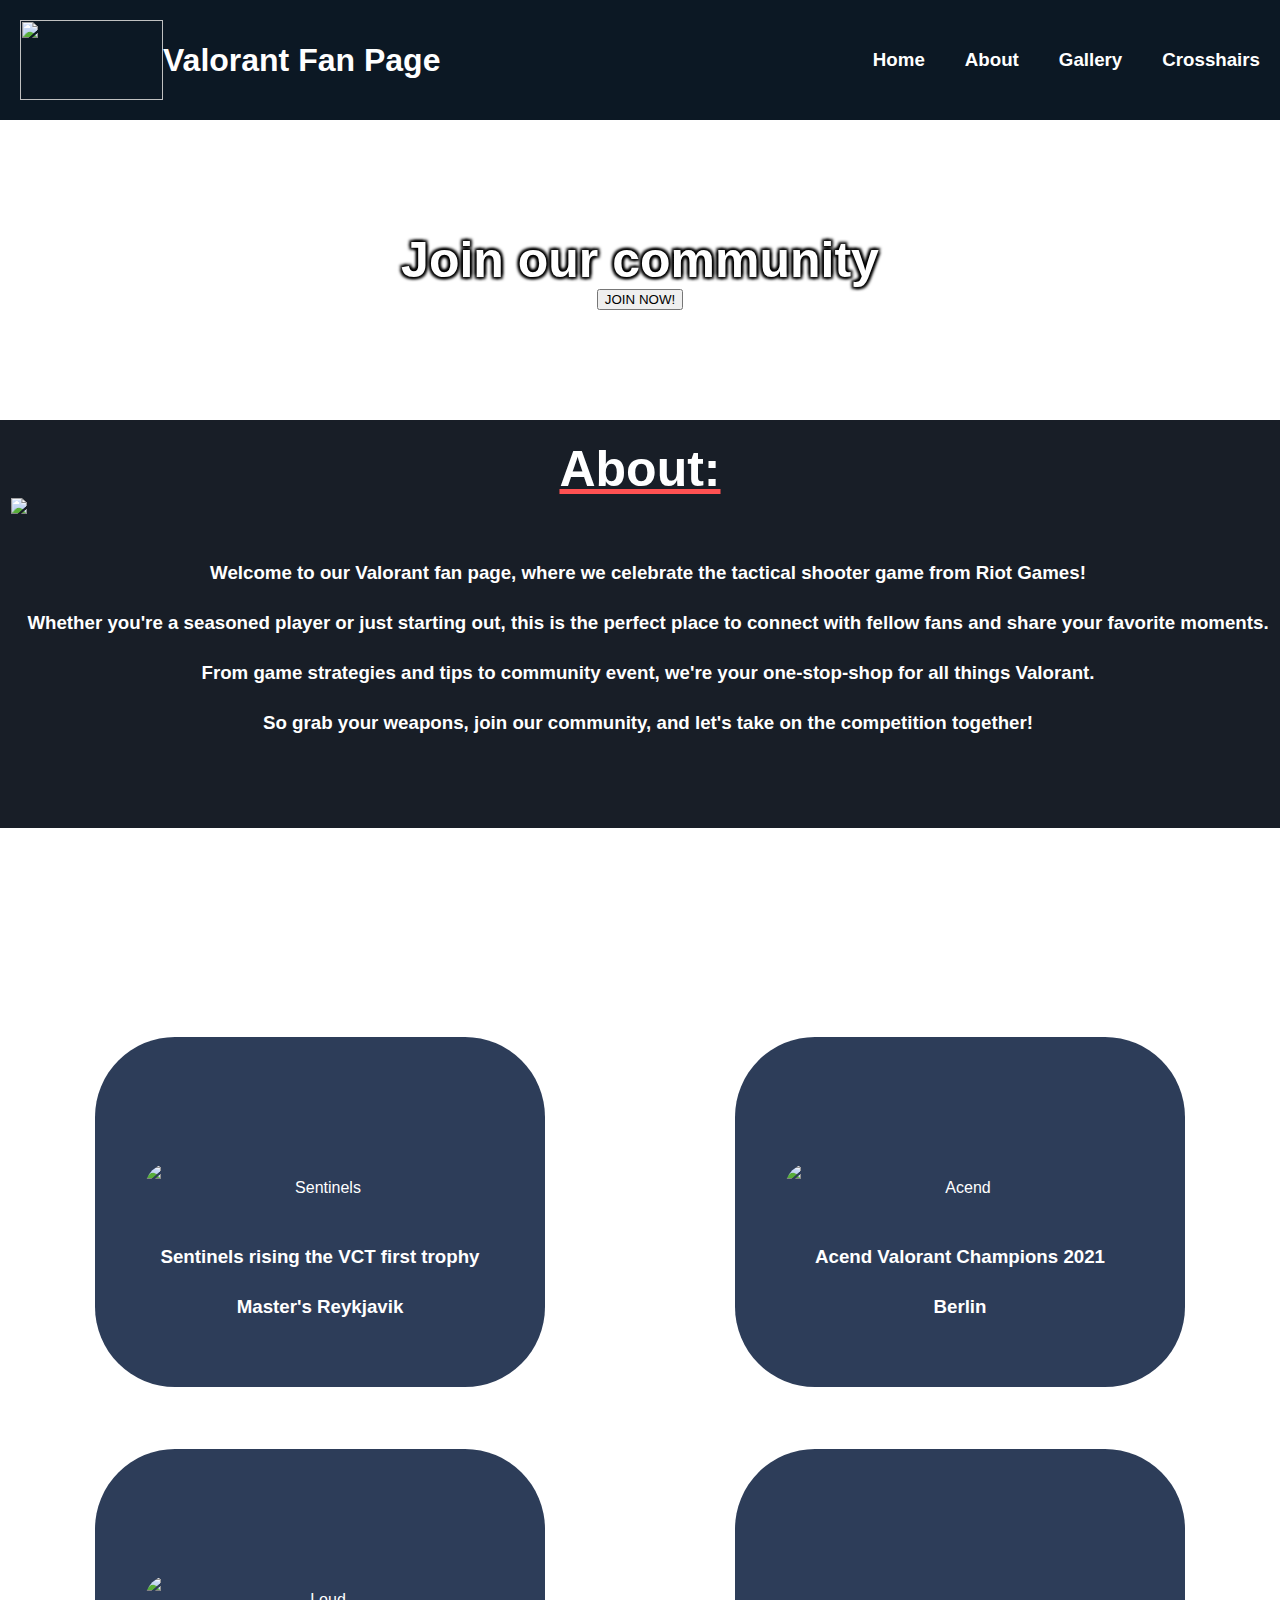
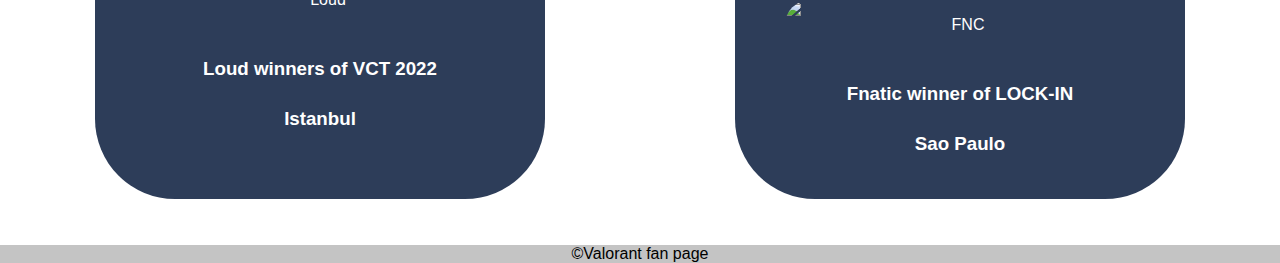
==== index.html @ de760486 "v1.0" ====
<!DOCTYPE html>
<html lang="en">
  <head>
    <link rel="stylesheet" href="style.css" />
    <meta charset="UTF-8" />
    <meta http-equiv="X-UA-Compatible" content="IE=edge" />
    <meta name="viewport" content="width=device-width, initial-scale=1.0" />
    <title>Fan Page Project</title>
  </head>
  <body>
    <header>
      <div>
        <img src="Media/ico.png" height="80" width="143" />
        <h1>Valorant Fan Page</h1>
      </div>
      <nav>
        <ul>
          <li>
            <h3><a href="#">Home</a></h3>
          </li>
          <li>
            <h3><a href="#About">About</a></h3>
          </li>
          <li>
            <h3><a href="#gallery">Gallery</a></h3>
          </li>
          <li>
            <h3><a href="crosshairs_page.html">Crosshairs</a></h3>
          </li>
        </ul>
      </nav>
    </header>
    <main>
      <section class="join">
        <h1>Join our community</h1>
        <button
          onclick="location.href='https://www.reddit.com/r/VALORANT/';"
          value="r/VALORANT"
        >
          JOIN NOW!
        </button>
      </section>
      <section class="about" id="About">
        <h1>About:</h1>
        <div>
          <img src="Media/about.png" height="300px" />
          <h3>
            Welcome to our Valorant fan page, where we celebrate the tactical
            shooter game from Riot Games!<br />Whether you're a seasoned player
            or just starting out, this is the perfect place to connect with
            fellow fans and share your favorite moments.<br />From game
            strategies and tips to community event, we're your one-stop-shop for
            all things Valorant.<br />So grab your weapons, join our community,
            and let's take on the competition together!
          </h3>
        </div>
      </section>
      <section class="gallery" id="gallery">
        <h2>Best Valorant Champions Tour moments:</h2>
        <br />
        <div>
          <ul>
            <li onclick="location='Gallery.html'">
              <br /><img src="Media/sen.jpg" alt="Sentinels" width="350px" />
              <h3>
                Sentinels rising the VCT first trophy<br />Master's Reykjavik
              </h3>
            </li onclick="location='Gallery.html'">
            <li>
              <br /><img src="Media/ascend.jpg" alt="Acend" width="350px" />
              <h3>Acend Valorant Champions 2021<br />Berlin</h3>
            </li>
          </ul>
        </div>
        <div>
          <ul>
            <li onclick="location='Gallery.html'">
              <br /><img src="Media/Loud.jpg" alt="Loud" width="350px" />
              <h3>Loud winners of VCT 2022<br />Istanbul</h3>
            </li>
            <li onclick="location='Gallery.html'">
              <br /><br /><img src="Media/fnatic.jpg" alt="FNC" width="350px" />
              <h3>Fnatic winner of LOCK-IN<br />Sao Paulo</h3>
            </li>
          </ul>
        </div>
      </section>
    </main>
    <footer><h4>&copy;Valorant fan page</h4></footer>
  </body>
</html>
---- style.css ----
* {
  box-sizing: border-box;
}
html {
  scroll-behavior: smooth;
}

body {
  margin: 0em;
  font-family: Arial, Helvetica, sans-serif;
}

header {
  position: sticky;
  top: 0;
  z-index: 99;
  background-color: rgb(12, 24, 36);
  color: white;
  width: 100%;
  display: flex;
  flex-direction: row;
  align-items: center;
  justify-content: space-between;
  padding: 20px;
}

header div {
  display: flex;
  flex-direction: row;
  align-items: center;
  justify-content: space-between;
}

section.about div {
  display: flex;
  flex-direction: row;
  align-items: center;
  justify-content: center;
  color: white;
  background-color: rgb(24, 30, 39);
  padding-bottom: 30px;
  line-height: 50px;
  text-align: center;
}
section.about h1 {
  font-size: 50px;
  font-weight: bold;
  margin: 0;
  padding-top: 20px;
  text-align: center;
  color: white;
  background-color: rgb(24, 30, 39);
  text-decoration: underline rgb(255, 81, 82);
}

nav a {
  text-decoration-line: none;
  color: white;
}
nav h3 :hover {
  color: rgb(255, 81, 82);
  font-size: larger;
}

nav ul {
  list-style-type: none;
  display: flex;
  margin: 0;
}

nav li {
  padding-left: 40px;
}

footer {
  text-align: center;
  background-color: rgb(196, 196, 196);
  align-self: baseline;
}

footer h4 {
  margin: 0;
  font-weight: lighter;
}

.join {
  display: flex;
  flex-direction: column;
  justify-content: center;
  align-items: center;
  background-image: url(Media/join\ background.png);
  background-repeat: no-repeat;
  height: 300px;
  background-size: cover;
  background-position: 0px -150px;
}
.about {
  padding-top: 120px;
  margin-top: -120px;
}

section.join h1 {
  font-size: 50px;
  color: white;
  margin: 0;
  text-shadow: -2px 2px 3px black, 2px 2px 3px black, 2px -2px 3px black,
    -2px -2px 3px black;
}

section.gallery div {
  display: flex;
  flex-direction: row;
  align-items: center;
  justify-content: center;
  color: white;
  padding-bottom: 30px;
  line-height: 50px;
  text-align: center;
}

section.gallery {
  padding-top: 121px;
  background-image: url("Media/vct.jpeg");
  height: max-content;
  background-repeat: no-repeat;
  background-size: cover;
}
section.gallery h2 {
  font-size: 30px;
  font-weight: bold;
  margin: 0;
  padding-top: 20px;
  text-align: center;
  color: white;
}
section.gallery li {
  display: flex;
  justify-content: center;
  align-items: center;
  flex-direction: column;
  background-color: #2d3d59;
  width: 450px;
  height: 350px;
  border-radius: 80px;
}
section.gallery img {
  margin-top: 40px;
  border-radius: 60px;
}

section.gallery li:hover {
  background-color: #8889c4;
  transition: 300ms;
  border-style: solid;
  border-width: 5px;
  border-color: rgb(12, 24, 36);
  text-shadow: -2px 2px 3px rgb(12, 24, 36), 2px 2px 3px rgb(12, 24, 36),
    2px -2px 3px rgb(12, 24, 36), -2px -2px 3px rgb(12, 24, 36);
}

main ul {
  width: 100%;
  list-style-type: none;
  display: flex;
  justify-content: space-around;
  padding: 0;
}
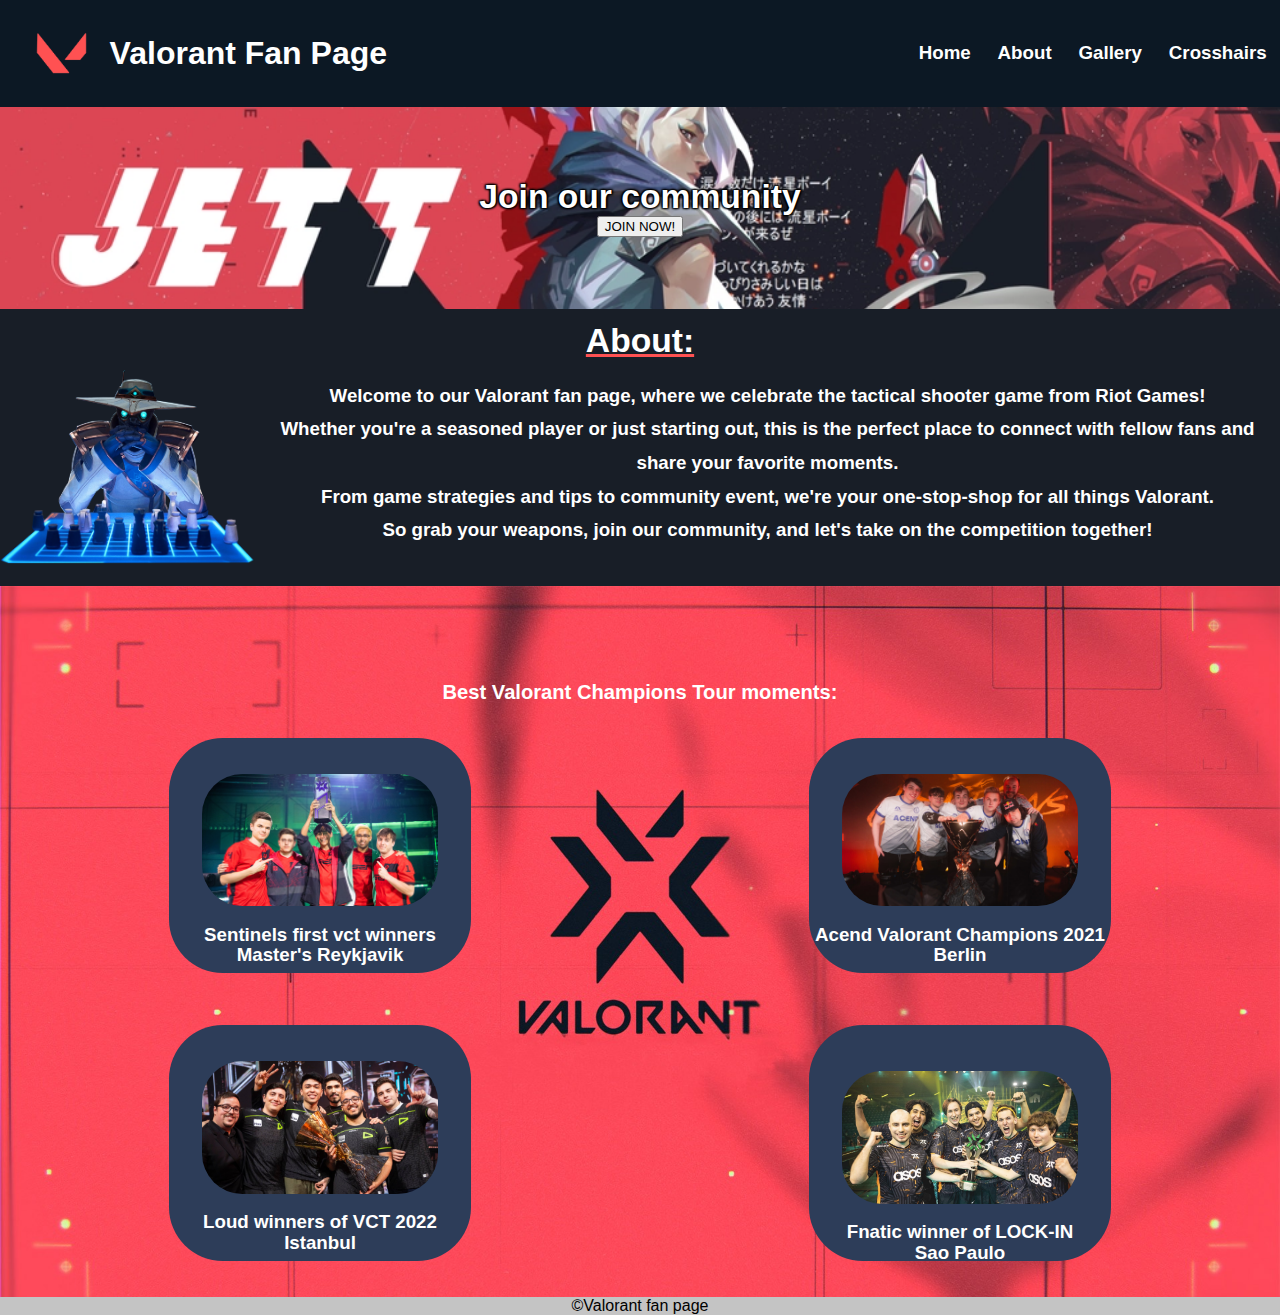
==== commit 51bf057f: "scaling fixes" ====
--- a/index.html
+++ b/index.html
@@ -10,7 +10,7 @@
   <body>
     <header>
       <div>
-        <img src="Media/ico.png" height="80" width="143" />
+        <img src="Media/ico.png"/>
         <h1>Valorant Fan Page</h1>
       </div>
       <nav>
@@ -43,7 +43,7 @@
       <section class="about" id="About">
         <h1>About:</h1>
         <div>
-          <img src="Media/about.png" height="300px" />
+          <img src="Media/about.png" id="b" />
           <h3>
             Welcome to our Valorant fan page, where we celebrate the tactical
             shooter game from Riot Games!<br />Whether you're a seasoned player
@@ -61,13 +61,13 @@
         <div>
           <ul>
             <li onclick="location='Gallery.html'">
-              <br /><img src="Media/sen.jpg" alt="Sentinels" width="350px" />
+              <br /><img src="Media/sen.jpg" alt="Sentinels" id="a" />
               <h3>
-                Sentinels rising the VCT first trophy<br />Master's Reykjavik
+                Sentinels first vct winners<br />Master's Reykjavik
               </h3>
             </li onclick="location='Gallery.html'">
             <li>
-              <br /><img src="Media/ascend.jpg" alt="Acend" width="350px" />
+              <br /><img src="Media/ascend.jpg" alt="Acend" id="a" />
               <h3>Acend Valorant Champions 2021<br />Berlin</h3>
             </li>
           </ul>
@@ -75,11 +75,11 @@
         <div>
           <ul>
             <li onclick="location='Gallery.html'">
-              <br /><img src="Media/Loud.jpg" alt="Loud" width="350px" />
+              <br /><img src="Media/Loud.jpg" alt="Loud" id="a" />
               <h3>Loud winners of VCT 2022<br />Istanbul</h3>
             </li>
             <li onclick="location='Gallery.html'">
-              <br /><br /><img src="Media/fnatic.jpg" alt="FNC" width="350px" />
+              <br /><br /><img src="Media/fnatic.jpg" alt="FNC" id="a"/>
               <h3>Fnatic winner of LOCK-IN<br />Sao Paulo</h3>
             </li>
           </ul>
--- a/style.css
+++ b/style.css
@@ -21,7 +21,12 @@
   flex-direction: row;
   align-items: center;
   justify-content: space-between;
-  padding: 20px;
+  padding: 1.050972149238045272312547240289859473705291748046875vw;
+}
+
+header img {
+  height: 4.203888597vw;
+  width: 7.514450867vw;
 }
 
 header div {
@@ -38,15 +43,15 @@
   justify-content: center;
   color: white;
   background-color: rgb(24, 30, 39);
-  padding-bottom: 30px;
-  line-height: 50px;
+  padding-bottom: 1.5764582239vw;
+  line-height: 2.627430373vw;
   text-align: center;
 }
 section.about h1 {
-  font-size: 50px;
+  font-size: 2.627430373vw;
   font-weight: bold;
   margin: 0;
-  padding-top: 20px;
+  padding-top: 1.0509721492vw;
   text-align: center;
   color: white;
   background-color: rgb(24, 30, 39);
@@ -69,7 +74,7 @@
 }
 
 nav li {
-  padding-left: 40px;
+  padding-left: 2.1019442985vw;
 }
 
 footer {
@@ -90,46 +95,47 @@
   align-items: center;
   background-image: url(Media/join\ background.png);
   background-repeat: no-repeat;
-  height: 300px;
+  height: 15.7645822386vw;
   background-size: cover;
-  background-position: 0px -150px;
+  background-position: 0px -7.8822911193vw;
 }
 .about {
-  padding-top: 120px;
-  margin-top: -120px;
+  padding-top: 6.305832895428270745696863741613924503326416015625vw;
+  margin-top: -6.305832895428270745696863741613924503326416015625vw;
 }
 
 section.join h1 {
-  font-size: 50px;
+  font-size: 2.627430373vw;
   color: white;
   margin: 0;
-  text-shadow: -2px 2px 3px black, 2px 2px 3px black, 2px -2px 3px black,
-    -2px -2px 3px black;
+  text-shadow: -0.1050972149vw 0.1050972149vw 0.1576458224vw black,
+  0.1050972149vw 0.1050972149vw 0.1576458224vw black,
+  0.1050972149vw -0.1050972149vw 0.1576458224vw black,
+  -0.1050972149vw -0.1050972149vw 0.1576458224vw black;
 }
-
 section.gallery div {
   display: flex;
   flex-direction: row;
   align-items: center;
   justify-content: center;
   color: white;
-  padding-bottom: 30px;
-  line-height: 50px;
+  padding-bottom: 1.5764582239vw;
+  line-height: 1.5764582239vw;
   text-align: center;
 }
 
 section.gallery {
-  padding-top: 121px;
+  padding-top: 6.35838150289017356442400341620668768882751464843750vw;
   background-image: url("Media/vct.jpeg");
   height: max-content;
   background-repeat: no-repeat;
   background-size: cover;
 }
 section.gallery h2 {
-  font-size: 30px;
+  font-size: 1.5764582239vw;
   font-weight: bold;
   margin: 0;
-  padding-top: 20px;
+  padding-top: 1.0509721492vw;
   text-align: center;
   color: white;
 }
@@ -139,23 +145,23 @@
   align-items: center;
   flex-direction: column;
   background-color: #2d3d59;
-  width: 450px;
-  height: 350px;
-  border-radius: 80px;
+  width: 23.6468733579vw;
+  height: 18.3920126117vw;
+  border-radius: 4.2038885970vw;
 }
 section.gallery img {
-  margin-top: 40px;
-  border-radius: 60px;
+  margin-top: 2.1019442985vw;
+  border-radius: 3.1529164477vw;
 }
 
 section.gallery li:hover {
   background-color: #8889c4;
   transition: 300ms;
   border-style: solid;
-  border-width: 5px;
+  border-width: 0.2627430373vw;
   border-color: rgb(12, 24, 36);
-  text-shadow: -2px 2px 3px rgb(12, 24, 36), 2px 2px 3px rgb(12, 24, 36),
-    2px -2px 3px rgb(12, 24, 36), -2px -2px 3px rgb(12, 24, 36);
+  text-shadow: -0.1050972149vw 0.1050972149vw 0.1576458224vw rgb(12, 24, 36), 0.1050972149vw 0.1050972149vw 0.1576458224vw rgb(12, 24, 36),
+  0.1050972149vw -0.1050972149vw 0.1576458224vw rgb(12, 24, 36), -0.1050972149vw -0.1050972149vw 0.1576458224vw rgb(12, 24, 36);
 }
 
 main ul {
@@ -165,3 +171,10 @@
   justify-content: space-around;
   padding: 0;
 }
+
+#a{
+  width: 18.3920126117vw;
+}
+#b{
+  height:15.7645822386vw;
+}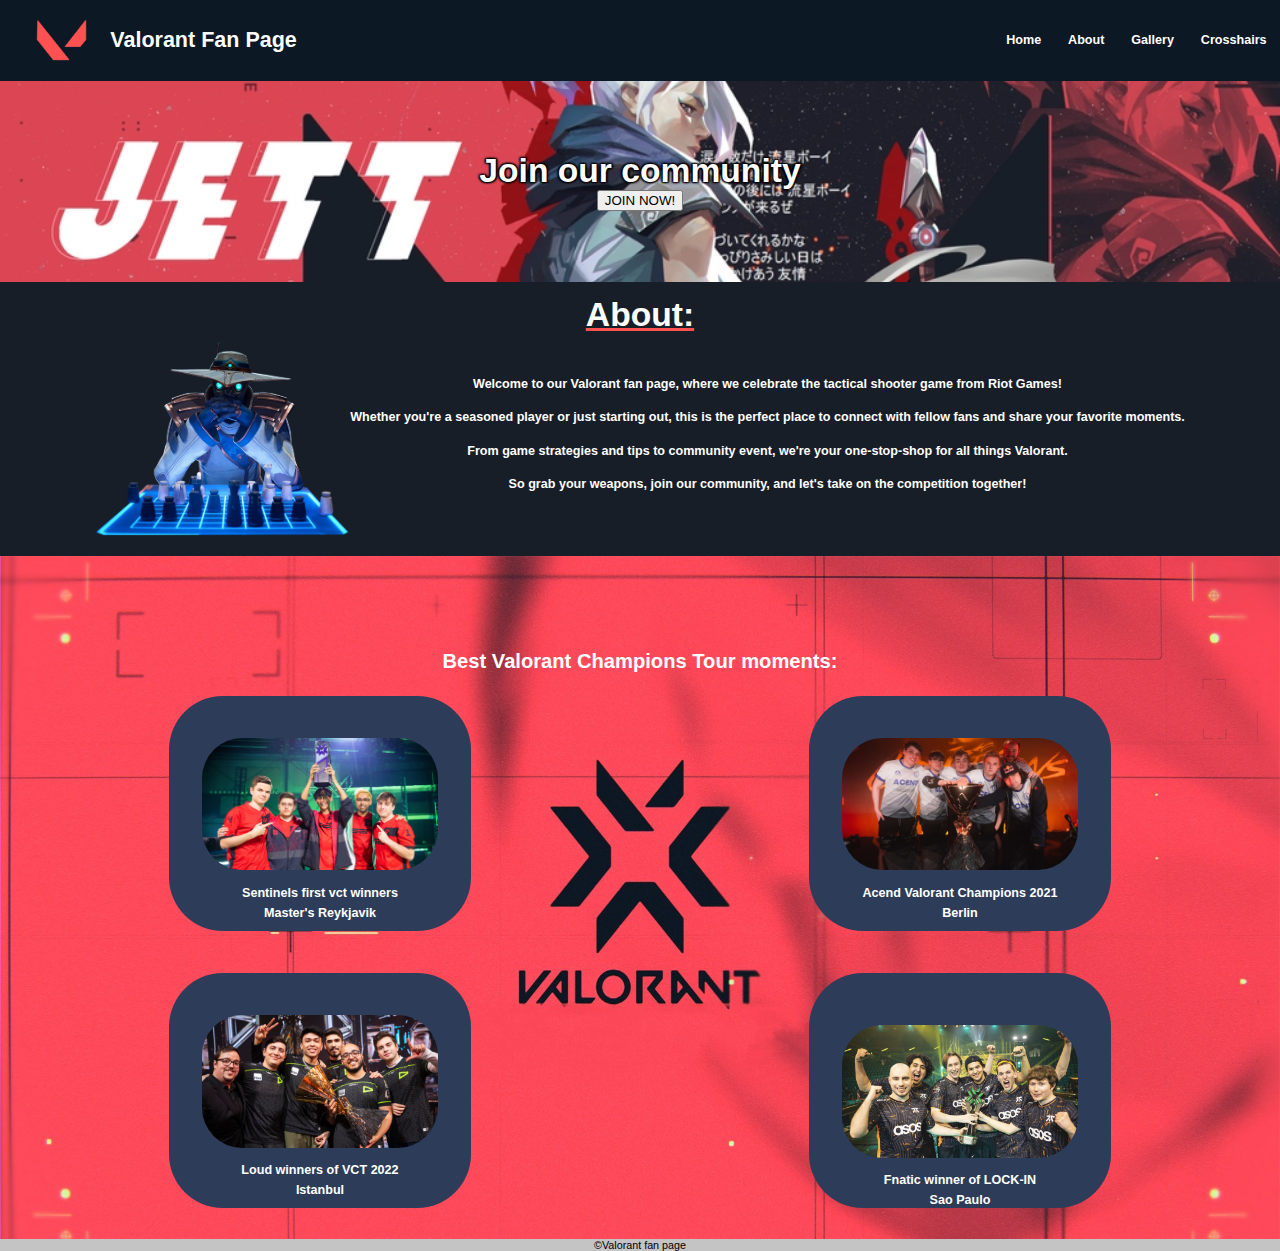
==== commit 47000d30: "document formating" ====
--- a/index.html
+++ b/index.html
@@ -10,7 +10,7 @@
   <body>
     <header>
       <div>
-        <img src="Media/ico.png"/>
+        <img src="Media/ico.png" />
         <h1>Valorant Fan Page</h1>
       </div>
       <nav>
@@ -62,10 +62,8 @@
           <ul>
             <li onclick="location='Gallery.html'">
               <br /><img src="Media/sen.jpg" alt="Sentinels" id="a" />
-              <h3>
-                Sentinels first vct winners<br />Master's Reykjavik
-              </h3>
-            </li onclick="location='Gallery.html'">
+              <h3>Sentinels first vct winners<br />Master's Reykjavik</h3>
+            </li>
             <li>
               <br /><img src="Media/ascend.jpg" alt="Acend" id="a" />
               <h3>Acend Valorant Champions 2021<br />Berlin</h3>
@@ -79,7 +77,7 @@
               <h3>Loud winners of VCT 2022<br />Istanbul</h3>
             </li>
             <li onclick="location='Gallery.html'">
-              <br /><br /><img src="Media/fnatic.jpg" alt="FNC" id="a"/>
+              <br /><br /><img src="Media/fnatic.jpg" alt="FNC" id="a" />
               <h3>Fnatic winner of LOCK-IN<br />Sao Paulo</h3>
             </li>
           </ul>
--- a/style.css
+++ b/style.css
@@ -8,6 +8,7 @@
 body {
   margin: 0em;
   font-family: Arial, Helvetica, sans-serif;
+  font-size: 0.84077771939043610682773532971623353660106658935546875vw;
 }
 
 header {
@@ -21,12 +22,12 @@
   flex-direction: row;
   align-items: center;
   justify-content: space-between;
-  padding: 1.050972149238045272312547240289859473705291748046875vw;
+  padding: 1.25em;
 }
 
 header img {
-  height: 4.203888597vw;
-  width: 7.514450867vw;
+  height: 5em;
+  width: 9em;
 }
 
 header div {
@@ -43,15 +44,15 @@
   justify-content: center;
   color: white;
   background-color: rgb(24, 30, 39);
-  padding-bottom: 1.5764582239vw;
-  line-height: 2.627430373vw;
+  padding-bottom: 1.875em;
+  line-height: 3.125em;
   text-align: center;
 }
 section.about h1 {
-  font-size: 2.627430373vw;
+  font-size: 2.627430373095112958736763175693340599536895751953125vw;
   font-weight: bold;
   margin: 0;
-  padding-top: 1.0509721492vw;
+  padding-top: 0.4em;
   text-align: center;
   color: white;
   background-color: rgb(24, 30, 39);
@@ -74,7 +75,7 @@
 }
 
 nav li {
-  padding-left: 2.1019442985vw;
+  padding-left: 2.5em;
 }
 
 footer {
@@ -95,23 +96,21 @@
   align-items: center;
   background-image: url(Media/join\ background.png);
   background-repeat: no-repeat;
-  height: 15.7645822386vw;
+  height: 18.75em;
   background-size: cover;
-  background-position: 0px -7.8822911193vw;
+  background-position: 0px -9.375em;
 }
 .about {
-  padding-top: 6.305832895428270745696863741613924503326416015625vw;
-  margin-top: -6.305832895428270745696863741613924503326416015625vw;
+  padding-top: 7.4em;
+  margin-top: -7.4em;
 }
 
 section.join h1 {
-  font-size: 2.627430373vw;
+  font-size: 2.627430373095112958736763175693340599536895751953125vw;
   color: white;
   margin: 0;
-  text-shadow: -0.1050972149vw 0.1050972149vw 0.1576458224vw black,
-  0.1050972149vw 0.1050972149vw 0.1576458224vw black,
-  0.1050972149vw -0.1050972149vw 0.1576458224vw black,
-  -0.1050972149vw -0.1050972149vw 0.1576458224vw black;
+  text-shadow: -0.04em 0.04em 0.06em black, 0.04em 0.04em 0.06em black,
+    0.04em -0.04em 0.06em black, -0.04em -0.04em 0.06em black;
 }
 section.gallery div {
   display: flex;
@@ -119,23 +118,23 @@
   align-items: center;
   justify-content: center;
   color: white;
-  padding-bottom: 1.5764582239vw;
-  line-height: 1.5764582239vw;
+  padding-bottom: 1.875em;
+  line-height: 1.875em;
   text-align: center;
 }
 
 section.gallery {
-  padding-top: 6.35838150289017356442400341620668768882751464843750vw;
+  padding-top: 7.5em;
   background-image: url("Media/vct.jpeg");
   height: max-content;
   background-repeat: no-repeat;
   background-size: cover;
 }
 section.gallery h2 {
-  font-size: 1.5764582239vw;
+  font-size: 1.57645822385706768642421593540348112583160400390625vw;
   font-weight: bold;
   margin: 0;
-  padding-top: 1.0509721492vw;
+  padding-top: 0.6666666em;
   text-align: center;
   color: white;
 }
@@ -145,23 +144,25 @@
   align-items: center;
   flex-direction: column;
   background-color: #2d3d59;
-  width: 23.6468733579vw;
-  height: 18.3920126117vw;
-  border-radius: 4.2038885970vw;
+  width: 28.125em;
+  height: 21.875em;
+  border-radius: 5em;
 }
 section.gallery img {
-  margin-top: 2.1019442985vw;
-  border-radius: 3.1529164477vw;
+  margin-top: 2.5em;
+  border-radius: 3.75em;
 }
 
 section.gallery li:hover {
   background-color: #8889c4;
   transition: 300ms;
   border-style: solid;
-  border-width: 0.2627430373vw;
+  border-width: 0.3125em;
   border-color: rgb(12, 24, 36);
-  text-shadow: -0.1050972149vw 0.1050972149vw 0.1576458224vw rgb(12, 24, 36), 0.1050972149vw 0.1050972149vw 0.1576458224vw rgb(12, 24, 36),
-  0.1050972149vw -0.1050972149vw 0.1576458224vw rgb(12, 24, 36), -0.1050972149vw -0.1050972149vw 0.1576458224vw rgb(12, 24, 36);
+  text-shadow: -0.125em 0.125em 0.1875em rgb(12, 24, 36),
+    0.125em 0.125em 0.1875em rgb(12, 24, 36),
+    0.125em -0.125em 0.1875em rgb(12, 24, 36),
+    -0.125em -0.125em 0.1875em rgb(12, 24, 36);
 }
 
 main ul {
@@ -172,9 +173,9 @@
   padding: 0;
 }
 
-#a{
-  width: 18.3920126117vw;
+#a {
+  width: 21.875em;
 }
-#b{
-  height:15.7645822386vw;
-}+#b {
+  height: 18.75em;
+}
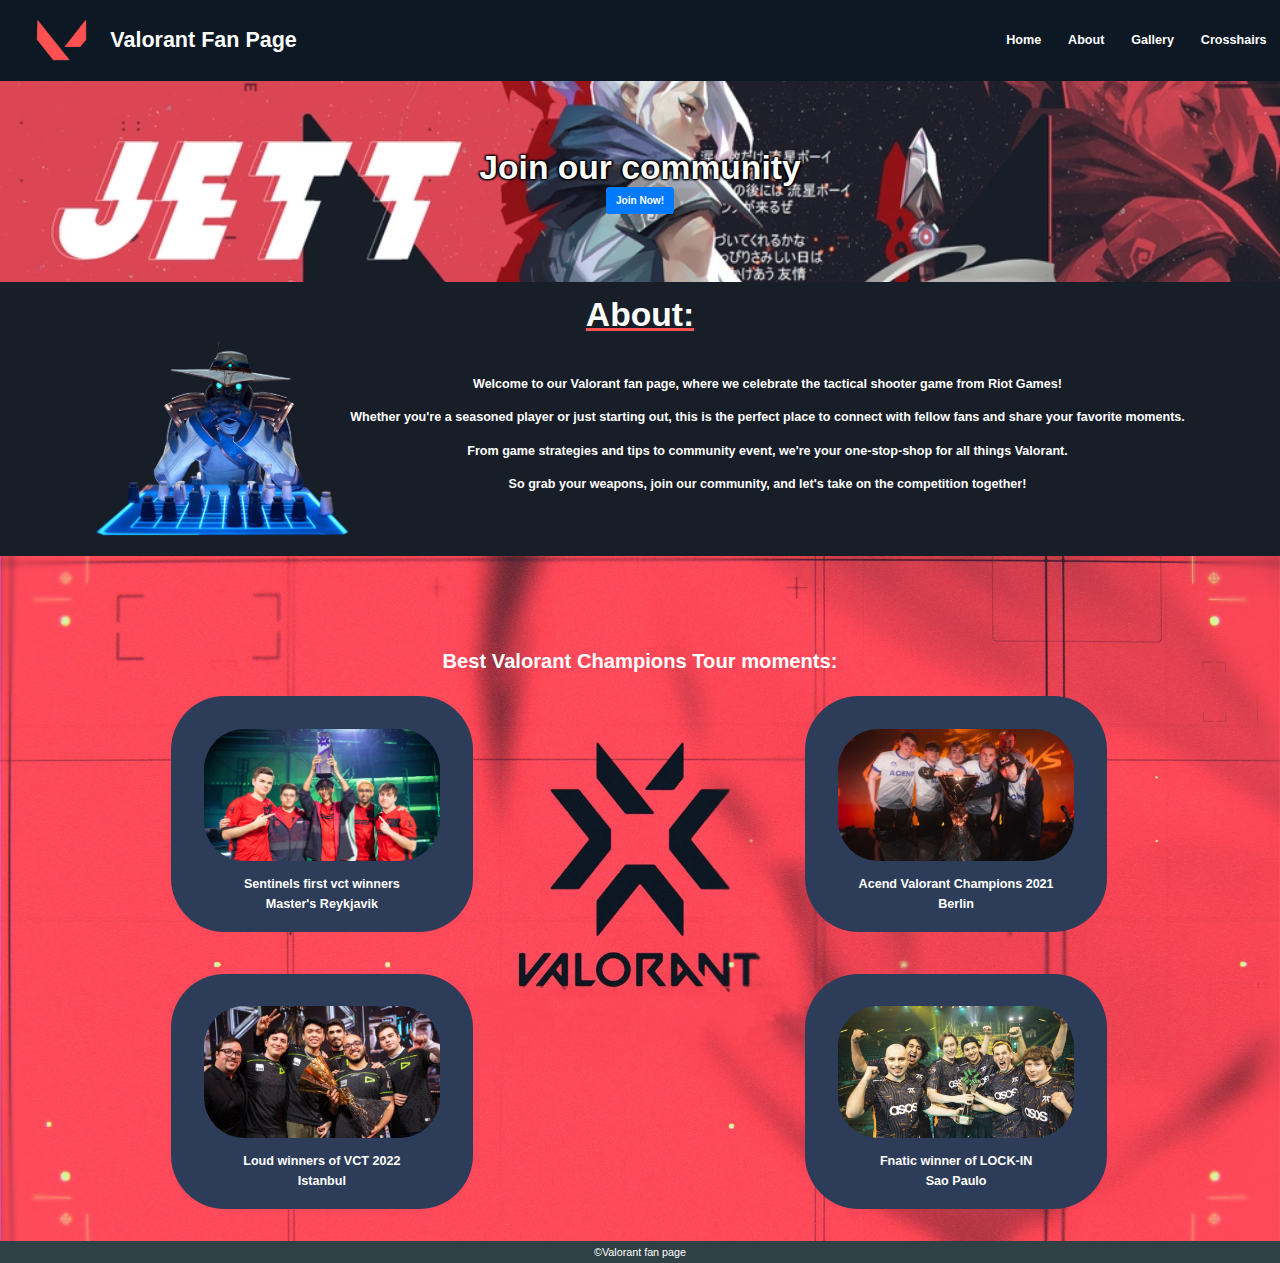
==== commit be74bad0: "footer and gallery changes" ====
--- a/index.html
+++ b/index.html
@@ -37,7 +37,7 @@
           onclick="location.href='https://www.reddit.com/r/VALORANT/';"
           value="r/VALORANT"
         >
-          JOIN NOW!
+          Join Now!
         </button>
       </section>
       <section class="about" id="About">
@@ -57,30 +57,23 @@
       </section>
       <section class="gallery" id="gallery">
         <h2>Best Valorant Champions Tour moments:</h2>
-        <br />
-        <div>
-          <ul>
-            <li onclick="location='Gallery.html'">
-              <br /><img src="Media/sen.jpg" alt="Sentinels" id="a" />
-              <h3>Sentinels first vct winners<br />Master's Reykjavik</h3>
-            </li>
-            <li>
-              <br /><img src="Media/ascend.jpg" alt="Acend" id="a" />
-              <h3>Acend Valorant Champions 2021<br />Berlin</h3>
-            </li>
-          </ul>
-        </div>
-        <div>
-          <ul>
-            <li onclick="location='Gallery.html'">
-              <br /><img src="Media/Loud.jpg" alt="Loud" id="a" />
-              <h3>Loud winners of VCT 2022<br />Istanbul</h3>
-            </li>
-            <li onclick="location='Gallery.html'">
-              <br /><br /><img src="Media/fnatic.jpg" alt="FNC" id="a" />
-              <h3>Fnatic winner of LOCK-IN<br />Sao Paulo</h3>
-            </li>
-          </ul>
+        <div class="grid">
+          <div class="img" onclick="location='Gallery.html'">
+            <img src="Media/sen.jpg" alt="Sentinels" id="a" />
+            <h3>Sentinels first vct winners<br />Master's Reykjavik</h3>
+          </div>
+          <div class="img" onclick="location='Gallery.html'">
+            <img src="Media/ascend.jpg" alt="Acend" id="a" />
+            <h3>Acend Valorant Champions 2021<br />Berlin</h3>
+          </div>
+          <div class="img" onclick="location='Gallery.html'">
+            <img src="Media/Loud.jpg" alt="Loud" id="a" />
+            <h3>Loud winners of VCT 2022<br />Istanbul</h3>
+          </div>
+          <div class="img" onclick="location='Gallery.html'">
+            <img src="Media/fnatic.jpg" alt="FNC" id="a" />
+            <h3>Fnatic winner of LOCK-IN<br />Sao Paulo</h3>
+          </div>
         </div>
       </section>
     </main>
--- a/style.css
+++ b/style.css
@@ -78,10 +78,26 @@
   padding-left: 2.5em;
 }
 
+button {
+  background-color: #007bff;
+  height: 2.666em;
+  width: 6.666em;
+  border-radius: 0.333em;
+  border: none;
+  font-weight: bold;
+  font-family: Arial, Helvetica, sans-serif;
+  font-size: 0.7882291119vw;
+  color: white;
+}
+
 footer {
-  text-align: center;
-  background-color: rgb(196, 196, 196);
-  align-self: baseline;
+  display: flex;
+  height: 2em;
+  justify-content: center;
+  align-items: center;
+  text-align: center;
+  background-color: #304146;
+  color: white;
 }
 
 footer h4 {
@@ -112,37 +128,35 @@
   text-shadow: -0.04em 0.04em 0.06em black, 0.04em 0.04em 0.06em black,
     0.04em -0.04em 0.06em black, -0.04em -0.04em 0.06em black;
 }
-section.gallery div {
-  display: flex;
-  flex-direction: row;
-  align-items: center;
-  justify-content: center;
-  color: white;
-  padding-bottom: 1.875em;
-  line-height: 1.875em;
-  text-align: center;
-}
 
 section.gallery {
+  display: flex;
+  flex-direction: column;
   padding-top: 7.5em;
   background-image: url("Media/vct.jpeg");
   height: max-content;
   background-repeat: no-repeat;
   background-size: cover;
+  background-position: center;
+  align-items: center;
 }
 section.gallery h2 {
   font-size: 1.57645822385706768642421593540348112583160400390625vw;
   font-weight: bold;
   margin: 0;
   padding-top: 0.6666666em;
-  text-align: center;
-  color: white;
-}
-section.gallery li {
-  display: flex;
-  justify-content: center;
-  align-items: center;
+  padding-bottom: 1.1625em;
+  text-align: center;
+  color: white;
+}
+div.img {
+  display: flex;
   flex-direction: column;
+  align-items: center;
+  justify-content: center;
+  color: white;
+  line-height: 1.875em;
+  text-align: center;
   background-color: #2d3d59;
   width: 28.125em;
   height: 21.875em;
@@ -153,7 +167,7 @@
   border-radius: 3.75em;
 }
 
-section.gallery li:hover {
+div.img:hover {
   background-color: #8889c4;
   transition: 300ms;
   border-style: solid;
@@ -179,3 +193,12 @@
 #b {
   height: 18.75em;
 }
+
+section.gallery div.grid {
+  display: grid;
+  grid-template-rows: 21.875em 21.875em;
+  grid-template-columns: 28.3125em 28.3125em;
+  row-gap: 3.875em;
+  column-gap: 30.625em;
+  margin-bottom: 3em;
+}
